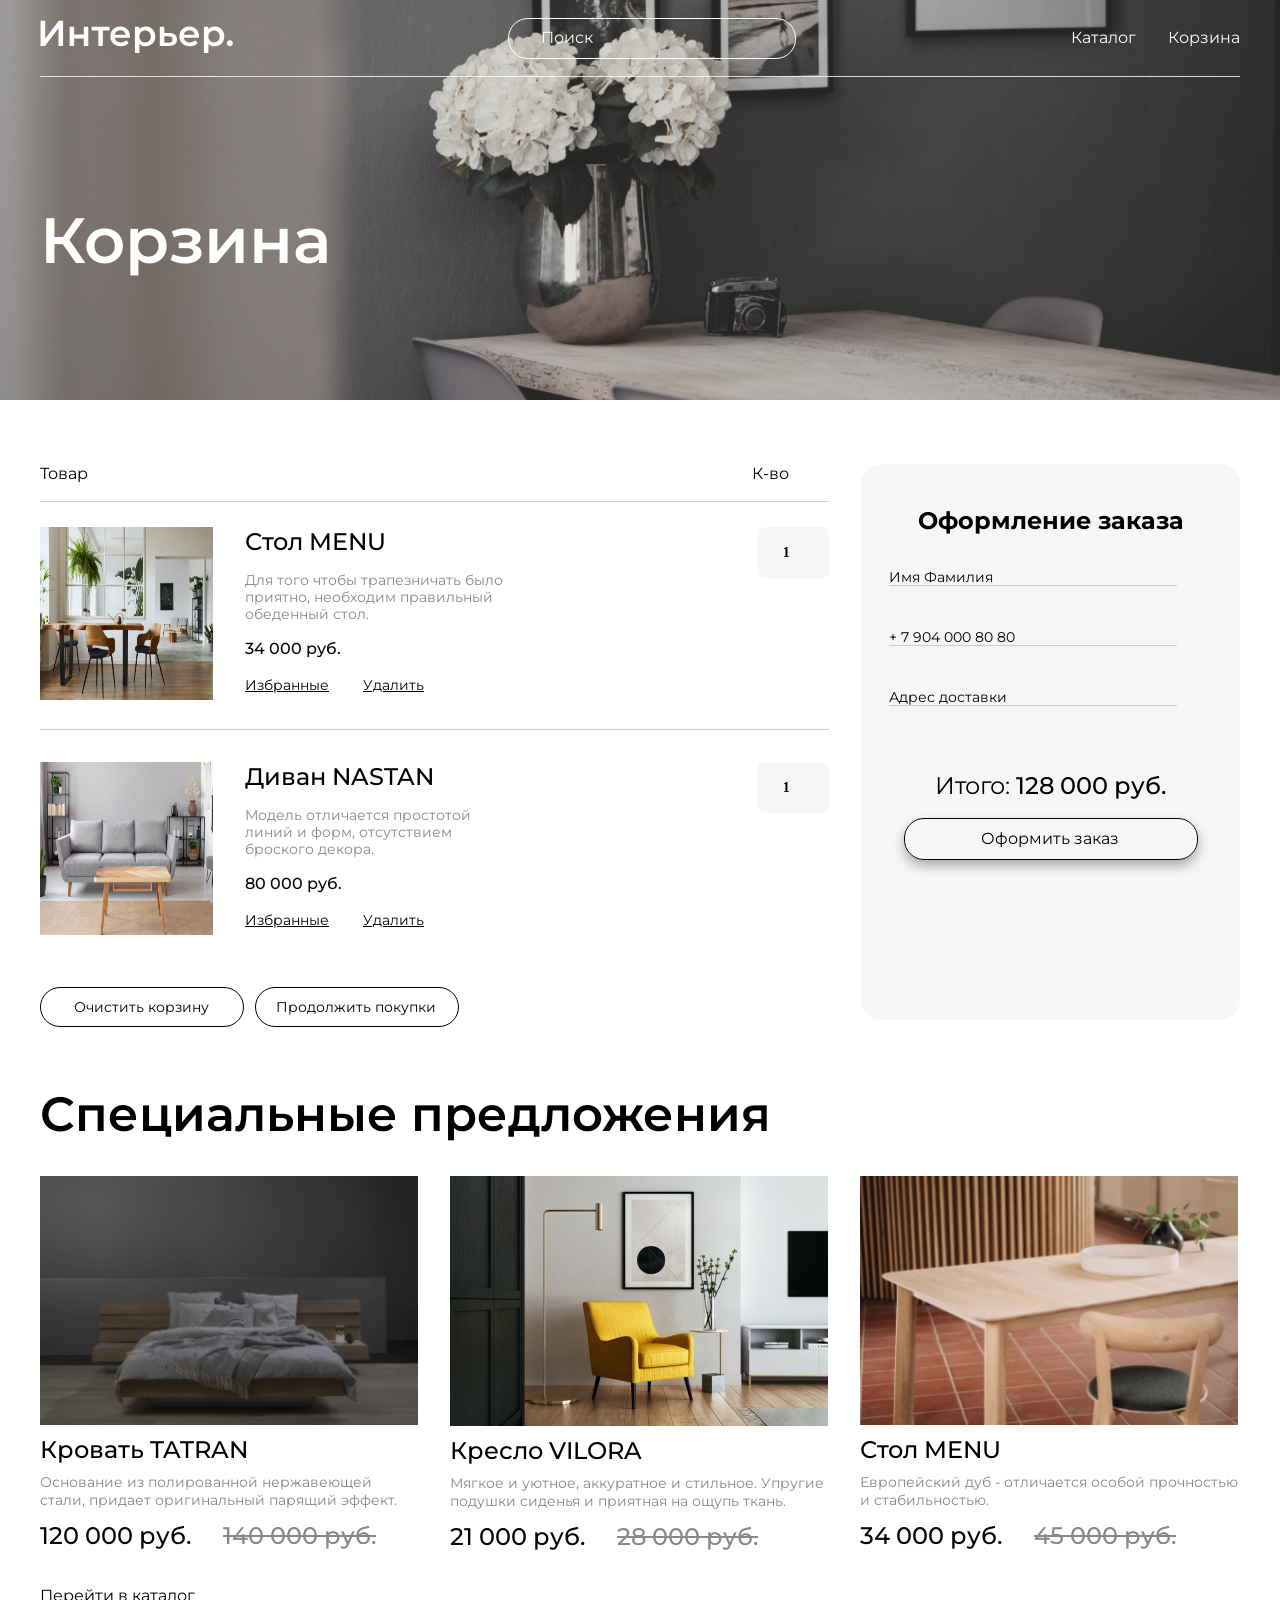
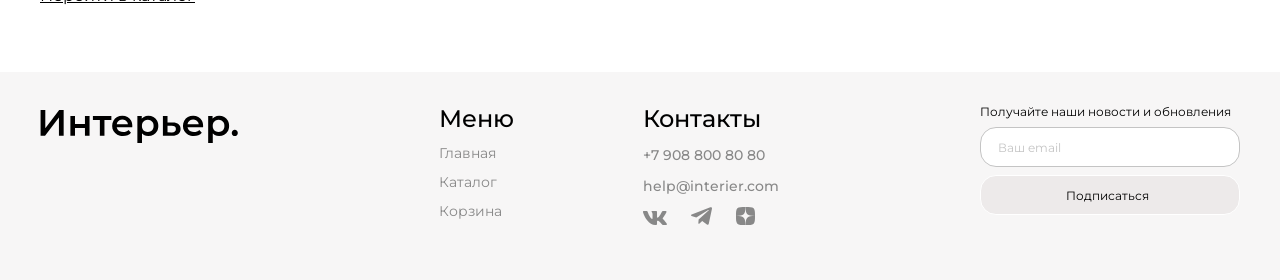
==== basket.html @ 963bcb6a "Interier" ====
<!DOCTYPE html>
<html lang="en">
<head>
    <meta charset="UTF-8">
    <meta name="viewport" content="width=device-width, initial-scale=1.0">
    <link rel="preconnect" href="https://fonts.googleapis.com">
    <link rel="preconnect" href="https://fonts.gstatic.com" crossorigin>
    <link href="https://fonts.googleapis.com/css2?family=Montserrat:ital,wght@0,100..900;1,100..900&display=swap" rel="stylesheet">
    <link rel="stylesheet" href="Style.css">
    <title>Корзина</title>
</head>
<body>
    <div class="top-basket center">
        <header class="header">
            <a href="index.html"><img class="header__logo" src="img/logo.svg" alt="logo"></a>
            <input placeholder="Поиск" class="header__input" type="text">
        
        <nav class="menu">
           <ul class="menu__flex">
                <li class="menu__marker"><a class="menu__link" href="catalog.html">Каталог</a></li>
                <li class="menu__marker"><a class="menu__link" href="basket.html">Корзина</a></li>
           </ul>
        </nav>
        <nav class="mobile">
            <ul class="mobile__flex">
                <li class="mobile__marker"><a href="#"><svg width="15.366211" height="15.360107" viewBox="0 0 15.3662 15.3601" fill="none" xmlns="http://www.w3.org/2000/svg" xmlns:xlink="http://www.w3.org/1999/xlink">
                    <desc>
                            Created with Pixso.
                    </desc>
                    <defs/>
                    <path id="Vector" d="M11.53 10.41C12.52 9.14 12.99 7.54 12.84 5.93C12.68 4.33 11.93 2.84 10.72 1.78C9.51 0.71 7.94 0.15 6.33 0.2C4.72 0.25 3.19 0.91 2.05 2.05C0.91 3.19 0.25 4.72 0.2 6.33C0.15 7.94 0.71 9.51 1.78 10.72C2.85 11.93 4.33 12.68 5.94 12.83C7.54 12.99 9.14 12.52 10.42 11.53L10.45 11.56L13.81 14.92C13.88 15 13.97 15.05 14.07 15.09C14.16 15.13 14.27 15.16 14.37 15.16C14.47 15.16 14.58 15.13 14.67 15.09C14.77 15.05 14.86 15 14.93 14.92C15 14.85 15.06 14.76 15.1 14.67C15.14 14.57 15.16 14.47 15.16 14.36C15.16 14.26 15.14 14.16 15.1 14.06C15.06 13.96 15 13.88 14.93 13.8L11.57 10.44C11.56 10.43 11.55 10.42 11.53 10.41ZM9.89 3.17C10.34 3.61 10.69 4.13 10.94 4.71C11.18 5.29 11.31 5.91 11.31 6.53C11.31 7.16 11.19 7.78 10.95 8.36C10.71 8.94 10.36 9.47 9.92 9.91C9.47 10.36 8.95 10.71 8.37 10.95C7.79 11.18 7.17 11.31 6.54 11.3C5.91 11.3 5.29 11.17 4.72 10.93C4.14 10.69 3.61 10.33 3.17 9.88C2.29 8.99 1.8 7.79 1.81 6.53C1.81 5.28 2.31 4.08 3.2 3.19C4.09 2.31 5.29 1.81 6.54 1.8C7.79 1.8 9 2.29 9.89 3.17Z" fill="#FFFFFF" fill-opacity="1.000000" fill-rule="evenodd"/>
                    <path id="VectorS" d="M13.04 7.14Q13.09 6.54 13.03 5.92Q12.98 5.3 12.81 4.71Q12.63 4.12 12.35 3.56Q12.07 3.01 11.69 2.53Q11.32 2.04 10.85 1.63Q10.38 1.22 9.86 0.91Q9.33 0.59 8.75 0.38Q8.16 0.17 7.55 0.07Q6.95 -0.02 6.33 0Q5.7 0.02 5.11 0.15Q4.51 0.28 3.94 0.53Q3.37 0.78 2.86 1.12Q2.35 1.47 1.91 1.91Q1.47 2.35 1.13 2.85Q0.78 3.36 0.53 3.93Q0.29 4.5 0.15 5.1Q0.02 5.7 0 6.32Q-0.02 6.95 0.07 7.55Q0.17 8.16 0.38 8.74Q0.59 9.33 0.9 9.86Q1.22 10.38 1.63 10.85Q2.04 11.32 2.53 11.69Q3.01 12.07 3.57 12.35Q4.12 12.63 4.71 12.81Q5.3 12.98 5.92 13.03Q6.54 13.09 7.15 13.03Q7.76 12.98 8.36 12.8Q8.96 12.63 9.5 12.35Q9.97 12.11 10.4 11.79L13.67 15.06Q13.74 15.13 13.82 15.19Q13.9 15.24 13.99 15.28Q14.08 15.32 14.18 15.34Q14.27 15.36 14.37 15.36Q14.47 15.36 14.56 15.34Q14.66 15.32 14.75 15.28Q14.84 15.24 14.92 15.19Q15 15.13 15.07 15.06Q15.14 14.99 15.19 14.91Q15.25 14.83 15.29 14.74Q15.32 14.65 15.34 14.56Q15.36 14.46 15.36 14.36Q15.36 14.26 15.34 14.17Q15.32 14.07 15.29 13.98Q15.25 13.89 15.19 13.81Q15.14 13.73 15.07 13.66L11.8 10.39Q12.11 9.96 12.35 9.5Q12.63 8.95 12.8 8.35Q12.98 7.75 13.04 7.14ZM11.53 10.41C12.52 9.14 12.99 7.54 12.84 5.93C12.68 4.33 11.93 2.84 10.72 1.78C9.51 0.71 7.94 0.15 6.33 0.2C4.72 0.25 3.19 0.91 2.05 2.05C0.91 3.19 0.25 4.72 0.2 6.33C0.15 7.94 0.71 9.51 1.78 10.72C2.85 11.93 4.33 12.68 5.94 12.83C7.54 12.99 9.14 12.52 10.42 11.53L10.45 11.56L13.81 14.92C13.88 15 13.97 15.05 14.07 15.09C14.16 15.13 14.27 15.16 14.37 15.16C14.47 15.16 14.58 15.13 14.67 15.09C14.77 15.05 14.86 15 14.93 14.92C15 14.85 15.06 14.76 15.1 14.67C15.14 14.57 15.16 14.47 15.16 14.36C15.16 14.26 15.14 14.16 15.1 14.06C15.06 13.96 15 13.88 14.93 13.8L11.57 10.44C11.56 10.43 11.55 10.42 11.53 10.41ZM9.89 3.17C10.34 3.61 10.69 4.13 10.94 4.71C11.18 5.29 11.31 5.91 11.31 6.53C11.31 7.16 11.19 7.78 10.95 8.36C10.71 8.94 10.36 9.47 9.92 9.91C9.47 10.36 8.95 10.71 8.37 10.95C7.79 11.18 7.17 11.31 6.54 11.3C5.91 11.3 5.29 11.17 4.72 10.93C4.14 10.69 3.61 10.33 3.17 9.88C2.29 8.99 1.8 7.79 1.81 6.53C1.81 5.28 2.31 4.08 3.2 3.19C4.09 2.31 5.29 1.81 6.54 1.8C7.79 1.8 9 2.29 9.89 3.17ZM10.33 4Q10.58 4.37 10.75 4.79Q10.93 5.21 11.02 5.64Q11.11 6.08 11.11 6.54Q11.11 6.99 11.03 7.43Q10.94 7.87 10.77 8.29Q10.59 8.71 10.35 9.08Q10.1 9.45 9.78 9.77Q9.46 10.09 9.08 10.34Q8.71 10.59 8.29 10.76Q7.87 10.93 7.43 11.02Q7 11.11 6.54 11.1Q6.09 11.1 5.65 11.01Q5.21 10.92 4.79 10.75Q4.37 10.57 4 10.32Q3.64 10.07 3.32 9.74Q3 9.42 2.76 9.05Q2.52 8.69 2.35 8.27Q2.18 7.85 2.09 7.42Q2.01 6.99 2.01 6.54Q2.01 6.08 2.1 5.65Q2.19 5.22 2.36 4.8Q2.53 4.39 2.78 4.02Q3.02 3.65 3.34 3.34Q3.66 3.02 4.03 2.77Q4.39 2.53 4.81 2.35Q5.23 2.18 5.66 2.09Q6.09 2.01 6.54 2Q6.99 2 7.42 2.09Q7.86 2.17 8.28 2.34Q8.69 2.51 9.06 2.75Q9.43 2.99 9.75 3.31Q10.07 3.63 10.33 4Z" fill="#FFFFFF" fill-opacity="1.000000" fill-rule="evenodd"/>
                </svg>
                </a></li>
                <li class="mobile__marker"><a href="catalog.html"><svg width="19.199463" height="19.199951" viewBox="0 0 19.1995 19.2" fill="none" xmlns="http://www.w3.org/2000/svg" xmlns:xlink="http://www.w3.org/1999/xlink">
                    <desc>
                            Created with Pixso.
                    </desc>
                    <defs/>
                    <rect id="Rectangle46" width="4.571429" height="4.571429" fill="#FFFFFF" fill-opacity="1.000000"/>
                    <rect id="Rectangle41" y="7.314209" width="4.571429" height="4.571429" fill="#FFFFFF" fill-opacity="1.000000"/>
                    <rect id="Rectangle47" y="14.628540" width="4.571429" height="4.571428" fill="#FFFFFF" fill-opacity="1.000000"/>
                    <rect id="Rectangle48" x="7.313477" y="7.314209" width="4.571429" height="4.571429" fill="#FFFFFF" fill-opacity="1.000000"/>
                    <rect id="Rectangle45" x="7.313477" y="14.628540" width="4.571429" height="4.571428" fill="#FFFFFF" fill-opacity="1.000000"/>
                    <rect id="Rectangle49" x="7.313477" width="4.571429" height="4.571429" fill="#FFFFFF" fill-opacity="1.000000"/>
                    <rect id="Rectangle42" x="14.627930" y="7.314209" width="4.571428" height="4.571429" fill="#FFFFFF" fill-opacity="1.000000"/>
                    <rect id="Rectangle44" x="14.627930" y="14.628540" width="4.571428" height="4.571428" fill="#FFFFFF" fill-opacity="1.000000"/>
                    <rect id="Rectangle43" x="14.627930" width="4.571428" height="4.571429" fill="#FFFFFF" fill-opacity="1.000000"/>
                </svg>
                </a></li>
                <li class="mobile__marker"><a href="basket.html"><svg width="25.000000" height="25.000000" viewBox="0 0 25 25" fill="none" xmlns="http://www.w3.org/2000/svg" xmlns:xlink="http://www.w3.org/1999/xlink">
                    <desc>
                            Created with Pixso.
                    </desc>
                    <defs>
                        <clipPath id="clip310_618">
                            <rect id="jam:shopping-cart" rx="0.000000" width="24.000000" height="24.000000" transform="matrix(-1 0 0 1 25.5 0.5)" fill="white" fill-opacity="0"/>
                        </clipPath>
                    </defs>
                    <rect id="jam:shopping-cartB" rx="0.000000" width="24.000000" height="24.000000" transform="matrix(-1 0 0 1 25.5 0.5)" fill="#FFFFFF" fill-opacity="0"/>
                    <g clip-path="url(#clip310_618)">
                        <path id="VectorB" d="M14.58 20.83C15.13 20.83 15.66 20.61 16.05 20.22C16.44 19.83 16.66 19.3 16.66 18.75C16.66 18.19 16.44 17.66 16.05 17.27C15.66 16.88 15.13 16.66 14.58 16.66C14.03 16.66 13.5 16.88 13.11 17.27C12.71 17.66 12.5 18.19 12.5 18.75C12.5 19.3 12.71 19.83 13.11 20.22C13.5 20.61 14.03 20.83 14.58 20.83ZM7.29 20.83C7.84 20.83 8.37 20.61 8.76 20.22C9.15 19.83 9.37 19.3 9.37 18.75C9.37 18.19 9.15 17.66 8.76 17.27C8.37 16.88 7.84 16.66 7.29 16.66C6.73 16.66 6.2 16.88 5.81 17.27C5.42 17.66 5.2 18.19 5.2 18.75C5.2 19.3 5.42 19.83 5.81 20.22C6.2 20.61 6.73 20.83 7.29 20.83ZM20.87 6.16C21.13 6.16 21.37 6.05 21.56 5.86C21.74 5.67 21.84 5.42 21.84 5.16C21.84 4.9 21.74 4.65 21.56 4.47C21.37 4.28 21.13 4.17 20.87 4.16L19.67 4.16C18.73 4.16 17.92 4.81 17.71 5.73L16.41 11.61C16.2 12.52 15.39 13.18 14.45 13.18L6.63 13.18L5.12 7.17L14.86 7.17C15.12 7.15 15.36 7.04 15.54 6.86C15.72 6.67 15.82 6.42 15.82 6.16C15.82 5.91 15.72 5.66 15.54 5.47C15.36 5.29 15.12 5.18 14.86 5.16L5.12 5.16C4.82 5.16 4.52 5.23 4.25 5.37C3.97 5.5 3.73 5.69 3.54 5.93C3.36 6.17 3.23 6.45 3.16 6.75C3.1 7.05 3.11 7.36 3.18 7.65L4.68 13.66C4.79 14.1 5.04 14.48 5.39 14.76C5.75 15.03 6.18 15.18 6.63 15.18L14.45 15.18C15.36 15.18 16.25 14.87 16.96 14.3C17.67 13.73 18.17 12.93 18.36 12.04L19.67 6.16L20.87 6.16Z" fill="#FFFFFF" fill-opacity="1.000000" fill-rule="nonzero"/>
                    </g>
                </svg>
                </a></li>
            </ul>
        </nav>
    </header>
    <div class="heading">
        <h1 class="heading__basket">Корзина</h1>
    </div>
</div>

    <div class="cart center">
        <div class="cart-content">
            <div class="cart__name-box">
                <p class="cart__name">Товар</p>
                <p class="cart__name cart__name_indent">К-во</p>
            </div>
        
        <div class="cart__item cart__item_indent">
            <div class="cart__left">
                <img class="cart__img" src="img/productMENU.jpg" alt="Menu">
            
                
                    <div class="cart__info">
                                <h4 class="cart__title">Стол MENU</h4>
                                <p  class="cart__description">Для того чтобы трапезничать было приятно, необходим правильный обеденный стол.</p>
                                <p class="cart__price">34 000 руб.</p>
                        <div class="cart__link-box">
                            <a class="cart__link cart__link_hover" href="#">Избранные</a>
                            <a class="cart__link cart__link_hover" href="#">Удалить  </a>
                        </div>   
                    </div>                        
            </div>
        <input class="cart__input" type="number" value="1" min="1">
        </div>
        
    
    <div class="cart__item cart__item_margins">
        <div class="cart__left">
            <img class="cart__img" src="img/productNASTAN.jpg" alt="NASTAN">
        
            <div class="cart__info">
                <h4 class="cart__title">Диван NASTAN</h4>
                <p class="cart__description">Модель отличается простотой линий и форм, отсутствием броского декора. </p>
                <p class="cart__price">80 000 руб.</p>
            
            <div class="cart__link-box">
                <a class="cart__link cart__link_hover" href="#">Избранные</a>
                <a class="cart__link cart__link_hover" href="#">Удалить  </a>
            </div>          
    </div>
    </div>
    <input class="cart__input" type="number" value="1" min="1">
</div>
<div class="cart-btn cart-btn_padding">
        <div class="cart-btn__form">
            <a class="cart-btn__cart cart-btn__cart_hover" href="#">Очистить корзину</a>
            <a class="cart-btn__buy cart-btn__buy_hover" href="catalog.html">Продолжить покупки</a>
        </div>
</div>    
</div>  

         <form action="#" class="cart-form">
            <h3 class="cart-form__heading">Оформление заказа</h3>
            <div class="cart-form__input">
                <input placeholder="Имя Фамилия" class="cart-form__name cart-form__name_placeholder" type="text" required>
                <input placeholder="+ 7 904 000 80 80" class="cart-form__tel cart-form__tel_placeholder" type="tel" required>
                <input placeholder="Адрес доставки" class="cart-form__address cart-form__address_placeholder" type="text" required>
            </div>
            <div class="cart-form__result">
            <p class="cart-form__price"><span class="cart-form__text">Итого:</span> 128 000 руб.</p>
            <button class="cart-form__btn cart-form__btn_act">Оформить заказ</button>
            </div>
        </form>
        
    </div>
       
        
<section class="product center">
    <h2 class="product__offer">Специальные предложения</h2>
<div class="product__content">
<article class="product-card">
    <img class="product-card__img" src="img/CtgTatran.jpg.jpeg" alt="TATRAN" loading="lazy">
    <h3 class="product-card__heading">Кровать TATRAN</h3>
    <p class="product-card__description">Основание из полированной нержавеющей стали, придает оригинальный парящий эффект.</p>
    <div class="product__box-price">
        <p class="product-card__price">120 000 руб.</p>
        <p class="product-card__oldprice">140 000 руб.</p>
    </div>
    <div class="card-icons">
            <a href="#"><svg width="20" height="22" viewBox="0 0 20 22" fill="none" xmlns="http://www.w3.org/2000/svg">
                <path d="M5 7V5C5 3.67916 5.07093 1.93397 6 1C6.92908 0.0660251 8.68609 0 10 0C11.3139 0 13.0709 0.0660251 14 1C14.9291 1.93397 15 3.67916 15 5V7H18C18.2628 7 18.8142 6.81321 19 7C19.1858 7.18679 19 7.73583 19 8V20C19 20.2642 19.1858 20.8132 19 21C18.8142 21.1868 18.2628 21 18 21H2C1.73722 21 1.18582 21.1868 1 21C0.814189 20.8132 1 20.2642 1 20V8C1 7.73583 0.814189 7.18679 1 7C1.18582 6.81321 1.73722 7 2 7H5ZM5 9H3V19H17V9H15V11H13V9H7V11H5V9ZM7 7H13V5C13 4.2075 12.5575 3.56038 12 3C11.4426 2.43962 10.7884 2 10 2C9.21166 2 8.55745 2.43962 8 3C7.44256 3.56038 7 4.2075 7 5V7Z" fill="#C4C4C4"/>
                </svg>
                </a>
            <a href="#"><svg width="20" height="18" viewBox="0 0 20 18" fill="none" xmlns="http://www.w3.org/2000/svg">
                <path d="M9.99999 18C9.35499 17.428 8.62599 16.833 7.85499 16.2H7.84499C5.12999 13.98 2.05299 11.468 0.693992 8.458C0.24751 7.49973 0.0108963 6.45713 -1.91116e-05 5.4C-0.00300091 3.94949 0.578763 2.55899 1.6138 1.54277C2.64884 0.526552 4.04978 -0.0296027 5.49999 2.75695e-06C6.68062 0.00186756 7.83583 0.343084 8.82799 0.983003C9.26396 1.26597 9.65841 1.60826 9.99999 2C10.3435 1.6098 10.738 1.26771 11.173 0.983003C12.1647 0.342957 13.3197 0.00172131 14.5 2.75695e-06C15.9502 -0.0296027 17.3511 0.526552 18.3862 1.54277C19.4212 2.55899 20.003 3.94949 20 5.4C19.9898 6.45882 19.7532 7.5032 19.306 8.463C17.947 11.473 14.871 13.984 12.156 16.2L12.146 16.208C11.374 16.837 10.646 17.432 10.001 18.008L9.99999 18ZM5.49999 2C4.5685 1.98835 3.67006 2.34485 2.99999 2.992C2.35438 3.62617 1.99355 4.49505 1.99991 5.4C2.01132 6.1705 2.18582 6.92985 2.51199 7.628C3.1535 8.92671 4.0191 10.1021 5.06899 11.1C6.05999 12.1 7.19999 13.068 8.18599 13.882C8.45899 14.107 8.73699 14.334 9.01499 14.561L9.18999 14.704C9.45699 14.922 9.73299 15.148 9.99999 15.37L10.013 15.358L10.019 15.353H10.025L10.034 15.346H10.039H10.044L10.062 15.331L10.103 15.298L10.11 15.292L10.121 15.284H10.127L10.136 15.276L10.8 14.731L10.974 14.588C11.255 14.359 11.533 14.132 11.806 13.907C12.792 13.093 13.933 12.126 14.924 11.121C15.974 10.1236 16.8397 8.94852 17.481 7.65C17.8131 6.9458 17.9901 6.17851 18 5.4C18.0042 4.49784 17.6435 3.6323 17 3C16.3312 2.34992 15.4326 1.99049 14.5 2C13.3619 1.99033 12.2739 2.46737 11.51 3.311L9.99999 5.051L8.48999 3.311C7.72606 2.46737 6.63807 1.99033 5.49999 2Z" fill="#C4C4C4"/>
                </svg>
                </a>
        </div>      
</article>
            <article class="product-card">
                <img class="product-card__img" src="img/product1.jpg" alt="VILORA" loading="lazy">
                <h3 class="product-card__heading">Кресло VILORA</h3>
                <p class="product-card__description">Мягкое и уютное, аккуратное и стильное. Упругие подушки сиденья и приятная на ощупь ткань.</p>
            <div class="product__box-price">
                <p class="product-card__price">21 000 руб.</p>
                <p class="product-card__oldprice">28 000 руб.</p>
            </div>
            <div class="card-icons">
            <a href="#"><svg width="20" height="22" viewBox="0 0 20 22" fill="none" xmlns="http://www.w3.org/2000/svg">
                <path d="M5 7V5C5 3.67916 5.07093 1.93397 6 1C6.92908 0.0660251 8.68609 0 10 0C11.3139 0 13.0709 0.0660251 14 1C14.9291 1.93397 15 3.67916 15 5V7H18C18.2628 7 18.8142 6.81321 19 7C19.1858 7.18679 19 7.73583 19 8V20C19 20.2642 19.1858 20.8132 19 21C18.8142 21.1868 18.2628 21 18 21H2C1.73722 21 1.18582 21.1868 1 21C0.814189 20.8132 1 20.2642 1 20V8C1 7.73583 0.814189 7.18679 1 7C1.18582 6.81321 1.73722 7 2 7H5ZM5 9H3V19H17V9H15V11H13V9H7V11H5V9ZM7 7H13V5C13 4.2075 12.5575 3.56038 12 3C11.4426 2.43962 10.7884 2 10 2C9.21166 2 8.55745 2.43962 8 3C7.44256 3.56038 7 4.2075 7 5V7Z" fill="#C4C4C4"/>
                </svg>
                </a>
            <a href="#"><svg width="20" height="18" viewBox="0 0 20 18" fill="none" xmlns="http://www.w3.org/2000/svg">
                <path d="M9.99999 18C9.35499 17.428 8.62599 16.833 7.85499 16.2H7.84499C5.12999 13.98 2.05299 11.468 0.693992 8.458C0.24751 7.49973 0.0108963 6.45713 -1.91116e-05 5.4C-0.00300091 3.94949 0.578763 2.55899 1.6138 1.54277C2.64884 0.526552 4.04978 -0.0296027 5.49999 2.75695e-06C6.68062 0.00186756 7.83583 0.343084 8.82799 0.983003C9.26396 1.26597 9.65841 1.60826 9.99999 2C10.3435 1.6098 10.738 1.26771 11.173 0.983003C12.1647 0.342957 13.3197 0.00172131 14.5 2.75695e-06C15.9502 -0.0296027 17.3511 0.526552 18.3862 1.54277C19.4212 2.55899 20.003 3.94949 20 5.4C19.9898 6.45882 19.7532 7.5032 19.306 8.463C17.947 11.473 14.871 13.984 12.156 16.2L12.146 16.208C11.374 16.837 10.646 17.432 10.001 18.008L9.99999 18ZM5.49999 2C4.5685 1.98835 3.67006 2.34485 2.99999 2.992C2.35438 3.62617 1.99355 4.49505 1.99991 5.4C2.01132 6.1705 2.18582 6.92985 2.51199 7.628C3.1535 8.92671 4.0191 10.1021 5.06899 11.1C6.05999 12.1 7.19999 13.068 8.18599 13.882C8.45899 14.107 8.73699 14.334 9.01499 14.561L9.18999 14.704C9.45699 14.922 9.73299 15.148 9.99999 15.37L10.013 15.358L10.019 15.353H10.025L10.034 15.346H10.039H10.044L10.062 15.331L10.103 15.298L10.11 15.292L10.121 15.284H10.127L10.136 15.276L10.8 14.731L10.974 14.588C11.255 14.359 11.533 14.132 11.806 13.907C12.792 13.093 13.933 12.126 14.924 11.121C15.974 10.1236 16.8397 8.94852 17.481 7.65C17.8131 6.9458 17.9901 6.17851 18 5.4C18.0042 4.49784 17.6435 3.6323 17 3C16.3312 2.34992 15.4326 1.99049 14.5 2C13.3619 1.99033 12.2739 2.46737 11.51 3.311L9.99999 5.051L8.48999 3.311C7.72606 2.46737 6.63807 1.99033 5.49999 2Z" fill="#C4C4C4"/>
                </svg>
                </a>
        </div>  
            </article>
            <article class="product-card">
                <img class="product-card__img" src="img/CtgMenu.jpg.jpeg" alt="Menu" loading="lazy">
                <h3 class="product-card__heading">Стол MENU</h3>
                <p class="product-card__description">Европейский дуб - отличается особой прочностью и стабильностью.</p>
    <div class="product__box-price">
        <p class="product-card__price">34 000 руб.</p>
        <p class="product-card__oldprice">45 000 руб.</p>
    </div>
    <div class="card-icons">
            <a href="#"><svg width="20" height="22" viewBox="0 0 20 22" fill="none" xmlns="http://www.w3.org/2000/svg">
                <path d="M5 7V5C5 3.67916 5.07093 1.93397 6 1C6.92908 0.0660251 8.68609 0 10 0C11.3139 0 13.0709 0.0660251 14 1C14.9291 1.93397 15 3.67916 15 5V7H18C18.2628 7 18.8142 6.81321 19 7C19.1858 7.18679 19 7.73583 19 8V20C19 20.2642 19.1858 20.8132 19 21C18.8142 21.1868 18.2628 21 18 21H2C1.73722 21 1.18582 21.1868 1 21C0.814189 20.8132 1 20.2642 1 20V8C1 7.73583 0.814189 7.18679 1 7C1.18582 6.81321 1.73722 7 2 7H5ZM5 9H3V19H17V9H15V11H13V9H7V11H5V9ZM7 7H13V5C13 4.2075 12.5575 3.56038 12 3C11.4426 2.43962 10.7884 2 10 2C9.21166 2 8.55745 2.43962 8 3C7.44256 3.56038 7 4.2075 7 5V7Z" fill="#C4C4C4"/>
                </svg>
                </a>
            <a href="#"><svg width="20" height="18" viewBox="0 0 20 18" fill="none" xmlns="http://www.w3.org/2000/svg">
                <path d="M9.99999 18C9.35499 17.428 8.62599 16.833 7.85499 16.2H7.84499C5.12999 13.98 2.05299 11.468 0.693992 8.458C0.24751 7.49973 0.0108963 6.45713 -1.91116e-05 5.4C-0.00300091 3.94949 0.578763 2.55899 1.6138 1.54277C2.64884 0.526552 4.04978 -0.0296027 5.49999 2.75695e-06C6.68062 0.00186756 7.83583 0.343084 8.82799 0.983003C9.26396 1.26597 9.65841 1.60826 9.99999 2C10.3435 1.6098 10.738 1.26771 11.173 0.983003C12.1647 0.342957 13.3197 0.00172131 14.5 2.75695e-06C15.9502 -0.0296027 17.3511 0.526552 18.3862 1.54277C19.4212 2.55899 20.003 3.94949 20 5.4C19.9898 6.45882 19.7532 7.5032 19.306 8.463C17.947 11.473 14.871 13.984 12.156 16.2L12.146 16.208C11.374 16.837 10.646 17.432 10.001 18.008L9.99999 18ZM5.49999 2C4.5685 1.98835 3.67006 2.34485 2.99999 2.992C2.35438 3.62617 1.99355 4.49505 1.99991 5.4C2.01132 6.1705 2.18582 6.92985 2.51199 7.628C3.1535 8.92671 4.0191 10.1021 5.06899 11.1C6.05999 12.1 7.19999 13.068 8.18599 13.882C8.45899 14.107 8.73699 14.334 9.01499 14.561L9.18999 14.704C9.45699 14.922 9.73299 15.148 9.99999 15.37L10.013 15.358L10.019 15.353H10.025L10.034 15.346H10.039H10.044L10.062 15.331L10.103 15.298L10.11 15.292L10.121 15.284H10.127L10.136 15.276L10.8 14.731L10.974 14.588C11.255 14.359 11.533 14.132 11.806 13.907C12.792 13.093 13.933 12.126 14.924 11.121C15.974 10.1236 16.8397 8.94852 17.481 7.65C17.8131 6.9458 17.9901 6.17851 18 5.4C18.0042 4.49784 17.6435 3.6323 17 3C16.3312 2.34992 15.4326 1.99049 14.5 2C13.3619 1.99033 12.2739 2.46737 11.51 3.311L9.99999 5.051L8.48999 3.311C7.72606 2.46737 6.63807 1.99033 5.49999 2Z" fill="#C4C4C4"/>
                </svg>
                </a>
        </div>               
</article>
</div>
</section>

<div class="link-bot center">   
    <a class="link-bot__product link-bot__product_hover" href="catalog.html">Перейти в каталог</a>
</div>
<footer class="footer center">
    <div class="footer__content">
        <a class="footer__link-logo" href="index.html"><img class="footer__logo" src="img/interier.svg" alt="footer__logo"></a>
            <div class="footer__info">
                <section class="footer__nav-menu">
                    <h4 class="footer__menu">Меню</h4>
                    <nav>
                        <ul>
                            <li class="footer__marker"><a class="footer__item footer__item_hover" href="index.html">Главная</a></li>
                            <li class="footer__marker"><a class="footer__item footer__item_hover" href="catalog.html">Каталог</a></li>
                            <li class="footer__marker"><a class="footer__item footer__item_hover" href="basket.html">Корзина</a></li>
                        </ul>
                    </nav>
                </section>
                <section class="fotter-contact-link">
                    <h4 class="contact">Контакты</h4>
                    <nav>
                        <ul class="contact-link">
                            <li class="contact-link__marker"><a class="footer__link" href="tel:+79088008080">+7 908 800 80 80 </a></li>
                            <li class="contact-link__marker"><a class="footer__link" href="mailto:help@interier.com">help@interier.com</a></li>
                       </ul>
                   </nav>
                   <div class="footer-icons">
                    <a href="https://www.vk.com/">
                        <svg class="footer-icons__vk footer-icons__vk_hover" xmlns="http://www.w3.org/2000/svg" width="24" height="14" viewBox="0 0 24 14" fill="none">
                        <path class="footer-icons__path" fill-rule="evenodd" clip-rule="evenodd" d="M23.45 0.948C23.616 0.402 23.45 0 22.655 0H20.03C19.362 0 19.054 0.347 18.887 0.73C18.887 0.73 17.552 3.926 15.661 6.002C15.049 6.604 14.771 6.795 14.437 6.795C14.27 6.795 14.019 6.604 14.019 6.057V0.948C14.019 0.292 13.835 0 13.279 0H9.151C8.734 0 8.483 0.304 8.483 0.593C8.483 1.214 9.429 1.358 9.526 3.106V6.904C9.526 7.737 9.373 7.888 9.039 7.888C8.149 7.888 5.984 4.677 4.699 1.003C4.45 0.288 4.198 0 3.527 0H0.9C0.15 0 0 0.347 0 0.73C0 1.412 0.89 4.8 4.145 9.281C6.315 12.341 9.37 14 12.153 14C13.822 14 14.028 13.632 14.028 12.997V10.684C14.028 9.947 14.186 9.8 14.715 9.8C15.105 9.8 15.772 9.992 17.33 11.467C19.11 13.216 19.403 14 20.405 14H23.03C23.78 14 24.156 13.632 23.94 12.904C23.702 12.18 22.852 11.129 21.725 9.882C21.113 9.172 20.195 8.407 19.916 8.024C19.527 7.533 19.638 7.314 19.916 6.877C19.916 6.877 23.116 2.451 23.449 0.948H23.45Z" fill="#888888"/>
                        </svg>
                    </a>    
                    <a href="https://www.telegram.com/">
                        <svg class="footer-icons__telegram footer-icons__telegram_hover" xmlns="http://www.w3.org/2000/svg" width="21" height="18" viewBox="0 0 21 18" fill="none">
                        <path class="footer-icons__path " d="M19.2957 0.363004L0.690684 7.57461C-0.0580144 7.91045 -0.311245 8.58298 0.509724 8.94798L5.28271 10.4727L16.8232 3.30353C17.4533 2.85347 18.0984 2.97348 17.5433 3.46858L7.63159 12.4893L7.32024 16.3069C7.60862 16.8964 8.13666 16.8991 8.47348 16.6061L11.2157 13.998L15.9122 17.533C17.003 18.1821 17.5965 17.7632 17.8312 16.5735L20.9117 1.91163C21.2315 0.447168 20.6861 -0.19809 19.2957 0.363004Z" fill="#888888"/>
                        </svg>
                    </a>
                    <a href="https://www.dzen.com/">
                        <svg class="footer-icons__dzen footer-icons__dzen_hover" xmlns="http://www.w3.org/2000/svg" width="19" height="18" viewBox="0 0 19 18" fill="none">
                        <path class="footer-icons__path" d="M11.3326 10.7357C9.83979 12.195 9.73122 14.0143 9.60229 18C13.5244 18 16.2319 17.9871 17.6298 16.7014C18.9869 15.3771 19.0005 12.69 19.0005 9.09643C14.7934 9.225 12.873 9.32143 11.3326 10.7357ZM0.00050354 9.09643C0.00050354 12.69 0.014075 15.3771 1.37122 16.7014C2.76907 17.9871 5.47657 18 9.39872 18C9.263 14.0143 9.16122 12.195 7.66836 10.7357C6.128 9.32143 4.20765 9.21857 0.00050354 9.09643ZM9.39872 0C5.48336 0 2.76907 0.0128571 1.37122 1.29857C0.014075 2.62286 0.00050354 5.31 0.00050354 8.90357C4.20765 8.775 6.128 8.67857 7.66836 7.26429C9.16122 5.805 9.26979 3.98571 9.39872 0ZM11.3326 7.26429C9.83979 5.805 9.73122 3.98571 9.60229 0C13.5244 0 16.2319 0.0128571 17.6298 1.29857C18.9869 2.62286 19.0005 5.31 19.0005 8.90357C14.7934 8.775 12.873 8.67857 11.3326 7.26429Z" fill="#888888"/>
                        </svg>
                    </a>
                    </div>
                </section>
            </div>
            <form action="#" class="footer-form">
                <p class="footer__form-news">Получайте наши новости и обновления</p>
                <input placeholder="Ваш email" class="footer__input" type="email" required>
                <button class="footer__btn">Подписаться</button>
            </form>                   
    </div>
</footer>
</body>
</html>
---- Style.css ----
* {
  margin: 0;
  padding: 0;
}

body {
  font-family: "Montserrat", sans-serif;
}

a {
  text-decoration: none;
}

.center {
  padding-left: calc(50% - 600px);
  padding-right: calc(50% - 600px);
}

.top {
  height: 735px;
  background-image: url(img/bg.jpg);
  background-position: center;
  background-repeat: no-repeat;
  background-size: cover;
  margin-bottom: 20px;
}

.top__text {
  font-size: 24px;
  line-height: 32px;
  margin-bottom: 16px;
  color: rgb(255, 255, 255);
}

.title {
  font-weight: 600;
  font-size: 64px;
  line-height: 70px;
  margin-top: 64px;
  margin-bottom: 16px;
  color: rgb(255, 255, 255);
  max-width: 792px;
}

.header {
  border-bottom: 0.5px solid rgba(255, 255, 255, 0.8);
  height: 76px;
  display: flex;
  flex-wrap: wrap;
  justify-content: space-between;
  align-items: center;
}

.header__logo {
  font-size: 36px;
  font-weight: 600;
  line-height: 44px;
  text-align: left;
  color: rgb(255, 255, 255);
  padding-top: 16px;
  padding-bottom: 16px;
}

.header__input {
  width: 288px;
  height: 41px;
  border: 1px solid rgb(255, 255, 255);
  border-radius: 20px;
  background-color: transparent;
  outline: none;
  font-weight: 400;
  font-size: 16px;
  line-height: 19.5px;
  color: rgb(255, 255, 255);
  padding-left: 32px;
  padding-right: 32px;
  box-sizing: border-box;
}

.header__input::-moz-placeholder {
  font-family: "Montserrat", sans-serif;
  color: rgb(255, 255, 255);
  font-size: 16px;
  font-weight: 400;
  line-height: 20px;
  text-align: left;
}

.header__input::placeholder {
  font-family: "Montserrat", sans-serif;
  color: rgb(255, 255, 255);
  font-size: 16px;
  font-weight: 400;
  line-height: 20px;
  text-align: left;
}

.menu__flex {
  display: flex;
  gap: 32px;
}

.menu__marker {
  list-style-type: none;
}

.menu__link {
  font-size: 16px;
  line-height: 20px;
  color: rgb(255, 255, 255);
}

.menu__link:hover {
  text-decoration: underline;
}

.mobile {
  display: none;
}

.link__catalog {
  margin-top: 30px;
  margin-bottom: 34px;
}

.link {
  font-size: 16px;
  line-height: 24px;
  color: rgb(255, 255, 255);
}

.link:hover {
  text-decoration: underline;
}

.link-bot {
  padding-top: 32px;
  padding-bottom: 64px;
}

.link-bot__product {
  font-size: 16px;
  font-weight: 400;
  line-height: 24px;
  text-align: left;
  text-decoration: underline;
  color: rgb(0, 0, 0);
}

.link-bot__product_hover:hover {
  color: rgb(136, 136, 136);
  text-decoration: none;
}

.for-box__content {
  display: grid;
  gap: 32px;
  grid-template-columns: repeat(12, 1fr);
}

.for-box__item {
  height: 415px;
  grid-column: span 4;
  color: rgb(255, 255, 255);
  font-size: 34px;
  font-weight: 600;
  line-height: 41px;
  text-align: center;
  display: flex;
  justify-content: center;
  align-items: center;
}

.for-box__item_big {
  grid-column: span 6;
}

.for-box__heading {
  color: rgb(0, 0, 0);
  font-size: 48px;
  font-weight: 600;
  line-height: 59px;
  text-align: left;
  margin-top: 26px;
  margin-bottom: 32px;
}

.for-box__item_1 {
  background-image: url(img/for1.jpeg);
}

.for-box__item_2 {
  background-image: url(img/for2.jpeg);
}

.for-box__item_3 {
  background-image: url(img/for3.jpeg);
}

.for-box__item_4 {
  background-image: url(img/for4.jpeg);
}

.for-box__item_5 {
  background-image: url(img/for5.jpeg);
}

.product__offer {
  font-weight: 600;
  font-size: 48px;
  line-height: 60px;
  color: rgb(0, 0, 0);
  margin-bottom: 32px;
  padding-top: 64px;
}

.product-card {
  width: 378px;
  display: flex;
  flex-direction: column;
  position: relative;
}

.card-icons {
  display: none;
}

.product-card:hover .card-icons {
  top: 11px;
  right: 10px;
  display: flex;
  gap: 21px;
  position: absolute;
  align-items: center;
}

.product__box-price {
  display: flex;
  gap: 32px;
}

.product__content {
  display: flex;
  gap: 32px;
  flex-wrap: wrap;
}

.product-card__img {
  width: 100%;
}

.product-card__heading {
  font-weight: 500;
  font-size: 24px;
  line-height: 30px;
  color: rgb(0, 0, 0);
  margin-top: 10px;
  margin-bottom: 8px;
}

.product-card__description {
  font-weight: 400;
  font-size: 14px;
  line-height: 18px;
  color: rgb(136, 136, 136);
  margin-bottom: 12px;
}

.product-card__price {
  font-weight: 500;
  font-size: 24px;
  line-height: 30px;
  color: #050505;
}

.product-card__oldprice {
  font-weight: 500;
  font-size: 24px;
  line-height: 30px;
  text-decoration-line: line-through;
  color: rgb(136, 136, 136);
}

.product__title {
  font-weight: 600;
  font-size: 48px;
  line-height: 60px;
  color: rgb(0, 0, 0);
  margin-bottom: 32px;
  margin-top: 64px;
}

.product__catalog {
  display: flex;
  flex-wrap: wrap;
  gap: 32px;
}

.contact {
  font-weight: 500;
  font-size: 24px;
  line-height: 29px;
  color: rgb(0, 0, 0);
  padding-bottom: 12px;
  padding-top: 32px;
}

.contact-link__marker {
  list-style-type: none;
  padding-bottom: 12px;
}

.footer {
  height: 208px;
  background: rgb(247, 246, 246);
}

.footer__logo {
  width: 198px;
  height: 44px;
  padding-top: 32px;
}

.footer__content {
  display: flex;
  flex-wrap: wrap;
  justify-content: space-between;
}

.footer__nav-menu {
  display: flex;
  flex-wrap: wrap;
  flex-direction: column;
}

.footer__menu {
  font-size: 24px;
  font-weight: 500;
  line-height: 29px;
  text-align: left;
  color: rgb(0, 0, 0);
  padding-top: 32px;
  padding-bottom: 12px;
}

.footer__input {
  width: 260px;
  height: 40px;
  font-size: 12px;
  font-weight: 400;
  line-height: 15px;
  text-align: left;
  color: rgb(196, 196, 196);
  box-sizing: border-box;
  border: 1px solid rgb(196, 196, 196);
  border-radius: 16px;
  background: rgb(255, 255, 255);
  padding-left: 17px;
  padding-right: 17px;
  margin-bottom: 8px;
  font-family: "Montserrat", sans-serif;
  outline: none;
}

.footer__input::-moz-placeholder {
  color: rgb(196, 196, 196);
  font-family: Montserrat;
  font-size: 12px;
  font-weight: 400;
  line-height: 15px;
  text-align: left;
}

.footer__input::placeholder {
  color: rgb(196, 196, 196);
  font-family: Montserrat;
  font-size: 12px;
  font-weight: 400;
  line-height: 15px;
  text-align: left;
}

.footer__item {
  font-weight: 400;
  font-size: 14px;
  line-height: 17px;
  color: rgb(136, 136, 136);
}

.footer__item_hover:hover {
  text-decoration: underline;
}

.footer__info {
  display: flex;
  flex-wrap: wrap;
  gap: 129px;
}

.footer-icons__vk_hover:hover .footer-icons__path {
  fill: rgb(0, 0, 0);
}

.footer-icons__vk_hover .footer-icons__path {
  transition: 1s;
}

.footer-icons__telegram {
  padding-left: 20px;
  padding-right: 20px;
}

.footer-icons__telegram_hover:hover .footer-icons__path {
  fill: rgb(0, 0, 0);
}

.footer-icons__telegram_hover .footer-icons__path {
  transition: 1s;
}

.footer-icons__dzen_hover:hover .footer-icons__path {
  fill: rgb(0, 0, 0);
}

.footer-icons__dzen_hover .footer-icons__path {
  transition: 1s;
}

.footer__link {
  font-size: 14px;
  font-weight: 500;
  line-height: 17px;
  text-align: left;
  color: rgb(136, 136, 136);
}

.fotter-contact-link {
  display: flex;
  flex-direction: column;
  flex-wrap: wrap;
}

.footer-form {
  display: flex;
  flex-direction: column;
  flex-wrap: wrap;
}

.footer__form-news {
  font-size: 12px;
  font-weight: 400;
  line-height: 15px;
  text-align: left;
  color: rgb(0, 0, 0);
  padding-top: 32px;
  padding-bottom: 8px;
}

.footer__btn {
  font-family: "Montserrat", sans-serif;
  background: rgba(222, 215, 215, 0.41);
  border: 1px solid rgb(255, 255, 255);
  box-sizing: border-box;
  border-radius: 16px;
  width: 260px;
  height: 40px;
  color: rgb(0, 0, 0);
  font-size: 12px;
  font-weight: 400;
  line-height: 15px;
  text-align: left;
  padding-left: 85px;
  padding-right: 93px;
  transition: 0.3s;
  cursor: pointer;
}

.footer__btn:hover {
  box-sizing: border-box;
  border: 1px solid rgb(255, 255, 255);
  border-radius: 20px;
  color: rgb(255, 255, 255);
  font-size: 14px;
  font-weight: 500;
  line-height: 17px;
  text-align: left;
  background: rgb(0, 0, 0);
}

.footer__marker {
  color: rgb(136, 136, 136);
  font-size: 14px;
  font-weight: 500;
  line-height: 17px;
  text-align: left;
  list-style-type: none;
  padding-bottom: 12px;
}

.tel {
  font-weight: 400;
  font-size: 14px;
  line-height: 17px;
  color: rgb(136, 136, 136);
}

.mail {
  font-weight: 400;
  font-size: 14px;
  line-height: 17px;
  color: rgb(136, 136, 136);
}

.top-catalog {
  height: 400px;
  background-image: url(img/Catalog.jpg.jpeg);
  background-position: center;
  background-repeat: no-repeat;
  background-size: cover;
}

.heading__catalog {
  color: rgb(255, 255, 255);
  font-size: 64px;
  font-weight: 600;
  line-height: 70px;
  text-align: left;
  margin-top: 128px;
  margin-bottom: 126px;
}

.line__link-ctg {
  margin-top: 64px;
  margin-bottom: 42px;
}

.line {
  display: flex;
  flex-wrap: wrap;
  justify-content: space-between;
}
.line__link {
  color: rgb(0, 0, 0);
  font-size: 16px;
  font-weight: 400;
  line-height: 32px;
  text-align: left;
}
.line__link_margin {
  margin-right: 10px;
  margin-left: 10px;
}

.filter {
  position: relative;
  padding-top: 60px;
  font-size: 0;
}
.filter__line-filter {
  color: rgb(0, 0, 0);
  font-family: "Montserrat", sans-serif;
  font-size: 16px;
  font-weight: 500;
  line-height: 20px;
  text-align: left;
  box-sizing: border-box;
  border: 1px solid rgb(196, 196, 196);
  border-radius: 20px;
  -webkit-appearance: none;
     -moz-appearance: none;
          appearance: none;
  background-color: transparent;
  background-image: url(img/filter.svg.svg);
  background-repeat: no-repeat;
  background-position-x: 140px;
  background-position-y: 14px;
  padding: 9px 54px 11px 23px;
}
.filter__line-popular {
  color: rgb(0, 0, 0);
  font-family: "Montserrat", sans-serif;
  font-size: 16px;
  font-weight: 400;
  line-height: 20px;
  text-align: left;
  box-sizing: border-box;
  border: 1px solid rgb(196, 196, 196);
  -webkit-appearance: none;
     -moz-appearance: none;
          appearance: none;
  border-radius: 20px;
  background-image: url(img/filter.svg.svg);
  background-repeat: no-repeat;
  background-position-x: 185px;
  background-position-y: 14px;
  padding: 9px 56px 11px 23px;
  margin-left: 10px;
}

.ctg-product {
  display: flex;
  flex-wrap: wrap;
  gap: 32px;
}

.show {
  margin-top: 32px;
  margin-bottom: 64px;
}
.show__link {
  color: rgb(0, 0, 0);
  font-size: 16px;
  font-weight: 400;
  line-height: 24px;
  text-align: left;
  text-decoration-line: underline;
}
.show__link_hover:hover {
  color: rgb(136, 136, 136);
  font-size: 16px;
  font-weight: 400;
  line-height: 24px;
  text-align: left;
  text-decoration: none;
}

.top-basket {
  height: 400px;
  background-image: url(img/bgcart.jpeg);
  background-position: center;
  background-repeat: no-repeat;
  background-size: cover;
}

.heading__basket {
  color: rgb(255, 255, 255);
  font-size: 64px;
  font-weight: 600;
  line-height: 70px;
  text-align: left;
  margin-top: 128px;
  margin-bottom: 126px;
}
.heading-bot__product {
  font-size: 16px;
  font-weight: 400;
  line-height: 24px;
  text-align: left;
  text-decoration: underline;
  color: rgb(0, 0, 0);
}
.heading-bot__product_hover:hover {
  color: rgb(136, 136, 136);
  text-decoration: none;
}

.cart {
  display: grid;
  grid-template-columns: repeat(12, 1fr);
  gap: 32px;
  margin-top: 64px;
}
.cart-content {
  grid-column: span 8;
}
.cart-form {
  height: 556px;
  border-radius: 20px;
  background: rgb(247, 246, 246);
  grid-column: span 4;
}
.cart-form__input {
  display: flex;
  flex-direction: column;
  gap: 44px;
  margin-top: 35px;
  margin-left: 28px;
  width: 288px;
}
.cart-form__name {
  outline: none;
  border: none;
  background-color: transparent;
  border-bottom: 1px solid rgb(202, 205, 216);
}
.cart-form__name_placeholder::-moz-placeholder {
  color: rgb(0, 0, 0);
  font-family: Montserrat;
  font-size: 14px;
  font-weight: 400;
  line-height: 17px;
}
.cart-form__name_placeholder::placeholder {
  color: rgb(0, 0, 0);
  font-family: Montserrat;
  font-size: 14px;
  font-weight: 400;
  line-height: 17px;
}
.cart-form__tel {
  outline: none;
  border: none;
  background-color: transparent;
  border-bottom: 1px solid rgb(202, 205, 216);
}
.cart-form__tel_placeholder::-moz-placeholder {
  color: rgb(0, 0, 0);
  font-family: Montserrat;
  font-size: 14px;
  font-weight: 400;
  line-height: 17px;
}
.cart-form__tel_placeholder::placeholder {
  color: rgb(0, 0, 0);
  font-family: Montserrat;
  font-size: 14px;
  font-weight: 400;
  line-height: 17px;
}
.cart-form__address {
  outline: none;
  border: none;
  background-color: transparent;
  border-bottom: 1px solid rgb(202, 205, 216);
}
.cart-form__address_placeholder::-moz-placeholder {
  color: rgb(0, 0, 0);
  font-family: Montserrat;
  font-size: 14px;
  font-weight: 400;
  line-height: 17px;
}
.cart-form__address_placeholder::placeholder {
  color: rgb(0, 0, 0);
  font-family: Montserrat;
  font-size: 14px;
  font-weight: 400;
  line-height: 17px;
}
.cart-form__heading {
  color: rgb(0, 0, 0);
  font-size: 24px;
  font-weight: 700;
  line-height: 29px;
  display: flex;
  justify-content: center;
  margin-top: 42px;
}
.cart-form__result {
  display: flex;
  flex-direction: column;
  align-items: center;
  gap: 18px;
  margin-top: 64.5px;
}
.cart-form__price {
  color: rgb(0, 0, 0);
  font-size: 24px;
  font-weight: 500;
  line-height: 29px;
  text-align: center;
}
.cart-form__text {
  font-family: Montserrat;
  font-size: 24px;
  font-weight: 400;
  line-height: 29.26px;
  text-align: center;
  text-underline-position: from-font;
  -webkit-text-decoration-skip-ink: none;
          text-decoration-skip-ink: none;
}
.cart-form__btn {
  box-sizing: border-box;
  border: 1px solid rgb(4, 4, 4);
  border-radius: 20px;
  padding: 10px 78px 10px 76px;
  background-color: transparent;
  color: rgb(0, 0, 0);
  font-family: Montserrat;
  font-size: 16px;
  font-weight: 400;
  line-height: 20px;
  box-shadow: 0 6px 12px rgba(0, 0, 0, 0.3);
  cursor: pointer;
}
.cart-form__btn_act:active {
  transform: scale(0.95);
}
.cart__img {
  width: 173px;
  height: 173px;
}
.cart__info {
  display: flex;
  flex-direction: column;
  width: 276px;
  gap: 16px;
}
.cart__title {
  color: rgb(0, 0, 0);
  font-size: 24px;
  font-weight: 500;
  line-height: 29px;
}
.cart__description {
  color: rgb(136, 136, 136);
  font-family: Montserrat;
  font-size: 14px;
  font-weight: 400;
  line-height: 17px;
}
.cart__price {
  color: rgb(5, 5, 5);
  font-family: Montserrat;
  font-size: 16px;
  font-weight: 500;
  line-height: 20px;
}
.cart__link {
  color: rgb(0, 0, 0);
  font-size: 14px;
  font-weight: 400;
  text-align: center;
  text-decoration-line: underline;
  margin-right: 30px;
}
.cart__link_hover:hover {
  color: rgb(136, 136, 136);
  text-decoration: none;
}
.cart__input {
  border-radius: 6px;
  background: rgb(247, 246, 246);
  width: 71px;
  height: 51px;
  text-align: center;
  border: none;
  color: rgb(0, 0, 0);
  font-family: "Poppins", serif;
  font-weight: 600;
  font-size: 14px;
  line-height: 210%;
  outline: none;
}
.cart__name-box {
  display: flex;
  flex-wrap: wrap;
  justify-content: space-between;
}
.cart__name {
  color: rgb(0, 0, 0);
  font-size: 16px;
  font-weight: 400;
  line-height: 20px;
}
.cart__name_indent {
  color: rgb(0, 0, 0);
  font-size: 16px;
  font-weight: 400;
  line-height: 20px;
  margin-right: 40px;
}
.cart__item_indent {
  padding-top: 25px;
  margin-top: 17px;
}
.cart__item {
  border-top: 0.5px solid rgb(202, 205, 216);
  display: flex;
  justify-content: space-between;
  align-items: flex-start;
}
.cart__item_margins {
  padding-top: 32px;
  margin-top: 29px;
}
.cart__left {
  display: flex;
  gap: 32px;
}
.cart-btn_padding {
  padding-top: 62px;
}
.cart-btn__form {
  font-size: 16px;
}
.cart-btn__cart {
  color: rgb(2, 2, 2);
  font-family: Montserrat;
  font-size: 14px;
  font-weight: 400;
  line-height: 17px;
  box-sizing: border-box;
  border: 1px solid rgb(0, 0, 0);
  border-radius: 50px;
  padding: 10px 34px 10px 33px;
  background-color: transparent;
  margin-right: 7px;
  transition: 0.3s;
}
.cart-btn__cart_hover:hover {
  color: rgb(255, 255, 255);
  font-family: Montserrat;
  font-size: 14px;
  font-weight: 400;
  line-height: 17px;
  border-radius: 50px;
  background: rgb(0, 0, 0);
}
.cart-btn__buy {
  color: rgb(0, 0, 0);
  font-family: Montserrat;
  font-size: 14px;
  font-weight: 400;
  line-height: 17px;
  padding: 10px 22px 10px 20px;
  box-sizing: border-box;
  border: 1px solid rgb(0, 0, 0);
  border-radius: 50px;
  background-color: transparent;
  transition: 0.3s;
}
.cart-btn__buy_hover:hover {
  color: rgb(255, 255, 255);
  font-family: Montserrat;
  font-size: 14px;
  font-weight: 400;
  line-height: 17px;
  border-radius: 50px;
  background: rgb(0, 0, 0);
}

.conteiner {
  display: flex;
  flex-wrap: wrap;
  justify-content: flex-end;
  width: 445.5px;
  height: 468px;
}

.filtering-form {
  box-sizing: border-box;
  box-shadow: 0px 4px 67px -12px rgba(0, 0, 0, 0.32);
  background: rgb(255, 255, 255);
  height: 548px;
  width: 541.5px;
  padding: 40px 48px;
  left: -358px;
  position: absolute;
  top: 117px;
  z-index: 1;
}

.content {
  display: flex;
  flex-wrap: wrap;
  gap: 65px;
  width: 445.5px;
  height: 392px;
}

.delivery__conteiner_flex {
  display: flex;
  align-content: center;
  flex-wrap: wrap;
}
.delivery__input {
  display: none;
}
.delivery__label {
  color: rgb(0, 0, 0);
  font-size: 14px;
  font-weight: 400;
  line-height: 17px;
  position: relative;
  cursor: pointer;
}
.delivery__label_indent {
  padding-left: 29px;
}
.delivery__label::before {
  content: "";
  width: 15px;
  height: 15px;
  box-sizing: border-box;
  border: 1px solid rgb(136, 136, 136);
  border-radius: 60px;
  position: absolute;
  left: 0px;
}
.delivery__input:checked + .delivery__label::before {
  border-color: rgb(0, 0, 0);
  background-image: url(img/form.svg);
  background-repeat: no-repeat;
  background-position: center;
}
.delivery__time {
  width: 136px;
  height: 177px;
  display: flex;
  flex-direction: column;
  flex-wrap: wrap;
  gap: 14px;
  border: none;
  margin-bottom: 32px;
}
.delivery__heading-time {
  margin-bottom: 16px;
  color: rgb(5, 5, 5);
  font-size: 16px;
  font-weight: 500;
  line-height: 20px;
  width: 136px;
  height: 20px;
}
.delivery__conteiner {
  height: 17px;
}
.delivery__price {
  width: 190.5px;
  height: 73px;
  border: none;
}
.delivery__heading-price {
  color: rgb(5, 5, 5);
  font-size: 16px;
  font-weight: 500;
  line-height: 20px;
  padding-bottom: 14px;
}
.delivery__color {
  width: 189px;
  height: 78px;
  font-size: 0;
  display: flex;
  flex-wrap: wrap;
  gap: 14px;
  border: none;
  margin-top: 32px;
}
.delivery__color-heading {
  color: rgb(5, 5, 5);
  font-size: 16px;
  font-weight: 500;
  line-height: 20px;
  padding-bottom: 14px;
}
.delivery__color-input {
  display: none;
}
.delivery__color-checkbox {
  display: flex;
  flex-wrap: wrap;
  align-items: center;
}
.delivery__color-label {
  cursor: pointer;
}
.delivery__color-label_white {
  background-color: rgb(255, 255, 255);
}
.delivery__color-label_black {
  background-color: rgb(0, 0, 0);
}
.delivery__color-label_gray {
  background-color: rgb(115, 115, 115);
}
.delivery__color-label_red {
  background-color: rgb(255, 0, 0);
}
.delivery__color-label_orage {
  background-color: rgb(255, 122, 65);
}
.delivery__color-label_yellow {
  background-color: rgb(242, 203, 1);
}
.delivery__color-label_green {
  background-color: rgb(0, 191, 42);
}
.delivery__color-label_Caribean-Green {
  background-color: rgb(28, 204, 151);
}
.delivery__color-label_blues {
  background-color: rgb(0, 159, 227);
}
.delivery__color-label_blue {
  background-color: rgb(0, 10, 248);
}
.delivery__color-label_purple {
  background-color: rgb(103, 16, 214);
}
.delivery__color-label_Purple-eggplant {
  background-color: rgb(157, 13, 181);
}
.delivery__color-label_Bright-purple {
  background-color: rgb(216, 154, 255);
}
.delivery__color-label_pink {
  background-color: rgb(255, 101, 166);
}
.delivery__color-label::before {
  display: inline-block;
  content: "";
  width: 15px;
  height: 15px;
  box-sizing: border-box;
  border: 1px solid rgb(136, 136, 136);
}
.delivery__color-input:checked + .delivery__color-label::before {
  box-sizing: border-box;
  border: 1px solid rgb(0, 0, 0);
  background-image: url(img/form.svg);
  background-repeat: no-repeat;
  background-position: center;
}
.delivery__color-input:checked + .delivery__color-label_black::before {
  background-image: url(img/form-black.svg);
}

.range__label {
  color: rgb(0, 0, 0);
  font-size: 14px;
  font-weight: 400;
  line-height: 17px;
}
.range__label--indent {
  margin-right: 14px;
}
.range__input {
  width: 190.5px;
  height: 8px;
  overflow: hidden;
  outline: none;
}
.range__input, .range__input::-webkit-slider-runnable-track, .range__input::-webkit-slider-thumb {
  -webkit-appearance: none;
  background: none;
}
.range__input::-webkit-slider-runnable-track {
  width: 200px;
  height: 1px;
  background: rgb(0, 0, 0);
}
.range__input:nth-child(2)::-webkit-slider-runnable-track {
  background: none;
}
.range__input::-webkit-slider-thumb {
  position: relative;
  width: 8px;
  height: 8px;
  margin-top: -4px;
  background: rgb(0, 0, 0);
  border: 1px solid rgb(0, 0, 0);
  border-radius: 25px;
  cursor: pointer;
  z-index: 1;
}
.range__input::-webkit-slider-thumb:active {
  cursor: grabbing;
}
.range__input:nth-child(1)::-webkit-slider-thumb {
  z-index: 2;
}
.range__slider {
  font-family: sans-serif;
  font-size: 14px;
  position: relative;
  width: 190.5px;
  height: 8px;
  display: inline-block;
  margin-top: -5px;
  padding-top: 14px;
}
.range__slider input {
  position: absolute;
}

.type {
  width: 190px;
  height: 330px;
}
.type__input {
  display: none;
}
.type__room {
  display: flex;
  flex-direction: column;
  flex-wrap: wrap;
  gap: 14px;
  border: none;
}
.type__heading {
  margin-bottom: 14px;
  color: rgb(5, 5, 5);
  font-size: 16px;
  font-weight: 500;
  line-height: 20px;
}
.type__label {
  color: rgb(0, 0, 0);
  font-size: 14px;
  font-weight: 400;
  line-height: 17px;
  position: relative;
  padding-left: 29px;
  cursor: pointer;
}
.type__label_flex {
  display: flex;
  flex-wrap: wrap;
  align-items: center;
}
.type__label::before {
  content: "";
  width: 15px;
  height: 15px;
  box-sizing: border-box;
  border: 1px solid rgb(136, 136, 136);
  left: 0;
  display: inline-block;
  position: absolute;
  left: 0;
  cursor: pointer;
}
.type__input:checked + .type__label::before {
  box-sizing: border-box;
  border: 1px solid rgb(0, 0, 0);
  background-image: url(img/form.svg);
  background-repeat: no-repeat;
  background-position: center;
}

.filtering-form__button {
  font-family: Montserrat;
  box-sizing: border-box;
  border: 1px solid rgb(4, 4, 4);
  border-radius: 20px;
  padding: 10px 46.5px 10px 46.5px;
  color: rgb(0, 0, 0);
  font-size: 16px;
  font-weight: 400;
  line-height: 20px;
  text-align: center;
  width: 190px;
  height: 40px;
  background-color: transparent;
  margin-top: 36px;
  box-shadow: 0px 6px 29px rgba(0, 0, 0, 0.3);
}

.filtering-form__button_act:active {
  transform: scale(0.95);
}

@media (max-width: 1024px) {
  .center {
    padding-left: calc(50% - 393px);
    padding-right: calc(50% - 393px);
  }
  .for-box__item {
    height: 268px;
  }
  .product__content {
    -moz-column-gap: 29px;
         column-gap: 29px;
    row-gap: 39px;
  }
  .product__catalog {
    -moz-column-gap: 29px;
         column-gap: 29px;
    row-gap: 39px;
  }
  .footer__logo {
    display: none;
  }
  .footer__link-logo {
    display: none;
  }
  .ctg-product {
    gap: 30px;
  }
  .filtering-form {
    position: absolute;
    left: -121px;
    top: 117px;
  }
  .cart-content {
    grid-column: span 12;
  }
  .cart-form {
    grid-column: span 6;
    margin-top: 43px;
  }
}
@media (min-width: 768px) and (max-width: 833px) {
  .center {
    padding-left: 24px;
    padding-right: 24px;
  }
  .product-card {
    width: 345px;
  }
  .ctg-product {
    gap: 30px;
  }
  .filtering-form {
    position: absolute;
    left: -122px;
    top: 117px;
  }
}
@media (max-width: 767px) {
  .center {
    padding-left: 16px;
    padding-right: 16px;
  }
  .header {
    height: 57px;
    padding-top: 32px;
    border: none;
  }
  .header__input {
    display: none;
  }
  .header__logo {
    width: 99px;
  }
  .heading__catalog {
    text-align: center;
    margin-top: 82px;
    margin-bottom: 170px;
    line-height: 59px;
    font-size: 48px;
  }
  .heading__basket {
    line-height: 59px;
    font-size: 48px;
    text-align: center;
    margin-bottom: 170px;
    margin-top: 82px;
  }
  .line__link {
    font-size: 14px;
  }
  .line__link-ctg {
    margin-top: 32px;
    margin-bottom: 0;
  }
  .filtering-form {
    width: 286.5px;
    height: 910px;
    left: -76px;
  }
  .content {
    width: 190.5px;
    height: 754px;
    gap: 32px;
  }
  .cart {
    display: flex;
    flex-direction: column;
    flex-wrap: wrap;
    margin-top: 75px;
  }
  .cart__name-box {
    display: none;
  }
  .cart__img {
    display: none;
  }
  .cart__item_indent {
    padding-top: 18px;
  }
  .cart__item_margins {
    margin-top: 24px;
    padding-top: 18px;
  }
  .cart-btn_padding {
    padding-top: 32px;
  }
  .cart-btn__cart {
    font-size: 12px;
    line-height: 15px;
    padding: 10px 27px 10px 25px;
  }
  .cart-btn__cart:hover {
    font-size: 12px;
    line-height: 15px;
  }
  .cart-btn__buy {
    font-size: 12px;
    line-height: 15px;
    padding: 10px 6px;
  }
  .cart-btn__buy:hover {
    font-size: 12px;
    line-height: 15px;
  }
  .cart-form {
    width: 343px;
    margin-top: 16px;
  }
  .cart-btn__form {
    display: flex;
    flex-wrap: wrap;
    gap: 14px;
  }
  .cart__title {
    font-size: 18px;
    line-height: 22px;
  }
  .cart__description {
    font-size: 12px;
    line-height: 15px;
    margin-top: 8px;
    margin-bottom: 15px;
  }
  .cart__price {
    font-size: 12px;
    line-height: 15px;
    margin-bottom: 15px;
  }
  .cart__left {
    width: 253px;
  }
  .cart__info {
    gap: 0;
  }
  .conteiner {
    width: 100%;
  }
  .filter {
    display: flex;
    flex-direction: column-reverse;
    flex-wrap: wrap;
    gap: 10px;
    padding-top: 14px;
    margin-bottom: 32px;
  }
  .filter__line-filter {
    width: 164px;
    font-size: 14px;
    line-height: 17px;
    background-position-x: 126px;
  }
  .filter__line-popular {
    font-size: 14px;
    line-height: 17px;
    margin-top: 10px;
    margin-left: 0;
    background-position-x: 164px;
  }
  .ctg-product {
    gap: 33px;
  }
  .menu {
    display: none;
  }
  .mobile {
    display: block;
  }
  .mobile__flex {
    display: flex;
    align-items: center;
    gap: 32px;
  }
  .mobile__marker {
    list-style-type: none;
  }
  .title {
    text-align: center;
    font-size: 48px;
    font-weight: 600;
  }
  .top__text {
    font-size: 16px;
    font-weight: 400;
    text-align: center;
    line-height: 32px;
  }
  .top__content {
    display: flex;
    flex-direction: column;
    align-items: center;
  }
  .link {
    font-size: 14px;
    font-weight: 400;
    line-height: 24px;
    text-align: center;
    text-decoration-line: underline;
  }
  .for-box {
    grid-template-columns: repeat(4, 1fr);
  }
  .for-box__heading {
    font-size: 24px;
    line-height: 29px;
  }
  .for-box__content {
    gap: 16px;
  }
  .for-box__item {
    grid-column: 1/-1;
    height: 375px;
    font-size: 28px;
    line-height: 34px;
  }
  .for-box__item_big {
    height: 244px;
  }
  .product__offer {
    font-size: 24px;
    line-height: 29px;
  }
  .product__content {
    gap: 32px;
  }
  .product__catalog {
    gap: 32px;
  }
  .product-card__heading {
    font-size: 18px;
    line-height: 22px;
  }
  .product-card__price {
    font-size: 18px;
    line-height: 22px;
  }
  .product-card__oldprice {
    font-size: 18px;
    line-height: 22px;
  }
  .product-card__description {
    margin-bottom: 8px;
  }
  .footer {
    height: 363.5px;
  }
  .footer__content {
    justify-content: center;
  }
  .footer__info {
    gap: 100px;
    width: 100%;
    justify-content: space-around;
  }
  .footer__form-news {
    padding-top: 70px;
  }
}
@media (max-width: 452px) {
  .filtering-form {
    left: 0;
  }
}
@media (max-width: 339px) {
  .footer__info {
    gap: 0;
  }
}
.menu__marker {
  position: relative;
}

.form-main {
  width: 573px;
  height: 480px;
  position: absolute;
  left: -500px;
  top: 39px;
  box-sizing: border-box;
  background: rgb(255, 255, 255);
  box-shadow: 0px 4px 67px -12px rgba(0, 0, 0, 0.32);
  padding: 40px 48px;
}

.conteiner-main {
  width: 477px;
  height: 400px;
}

.content-main {
  width: 477px;
  height: 336px;
}

.top__item {
  display: flex;
  justify-content: space-between;
  align-items: flex-start;
}
.top__item_border {
  margin-top: 24px;
  padding-top: 24px;
  border-top: 0.5px solid rgb(202, 205, 216);
}
.top__left {
  display: flex;
}
.top__img {
  width: 144px;
  height: 144px;
  padding-right: 24px;
}
.top__info {
  display: flex;
  flex-direction: column;
  width: 190px;
  height: 144px;
  padding-right: 48px;
}
.top__title {
  color: rgb(0, 0, 0);
  font-size: 24px;
  font-weight: 500;
  line-height: 29px;
}
.top__price {
  color: rgb(5, 5, 5);
  font-family: Montserrat;
  font-size: 16px;
  font-weight: 500;
  line-height: 20px;
  padding-bottom: 54px;
  padding-top: 12px;
}
.top__link-box {
  width: 169px;
  height: 29px;
  display: flex;
  align-items: center;
  gap: 24px;
}
.top__link {
  color: rgb(0, 0, 0);
  font-size: 14px;
  font-weight: 400;
  text-align: center;
  text-decoration-line: underline;
}
.top__link_hover:hover {
  color: rgb(136, 136, 136);
  text-decoration: none;
}
.top__input {
  border-radius: 6px;
  background: rgb(247, 246, 246);
  width: 71px;
  height: 51px;
  text-align: center;
  border: none;
  color: rgb(0, 0, 0);
  font-family: "Poppins", serif;
  font-weight: 600;
  font-size: 14px;
  line-height: 210%;
  outline: none;
}
.top-result {
  display: flex;
  justify-content: space-between;
  align-items: center;
  margin-top: 24px;
}
.top-result__result {
  color: rgb(0, 0, 0);
  font-size: 24px;
  font-weight: 400;
  line-height: 20px;
}
.top-result__text {
  color: rgb(0, 0, 0);
  font-size: 24px;
  font-weight: 500;
  line-height: 20px;
}
.top-result__btn {
  color: rgb(0, 0, 0);
  font-family: Montserrat;
  font-size: 16px;
  font-weight: 400;
  line-height: 20px;
  text-align: center;
  box-sizing: border-box;
  border: 1px solid rgb(4, 4, 4);
  border-radius: 20px;
  padding: 10px 35px;
  background: transparent;
  box-shadow: 0px 6px 29px rgba(0, 0, 0, 0.3);
  cursor: pointer;
}
.top-result__btn_act:active {
  transform: scale(0.95);
}/*# sourceMappingURL=Style.css.map */
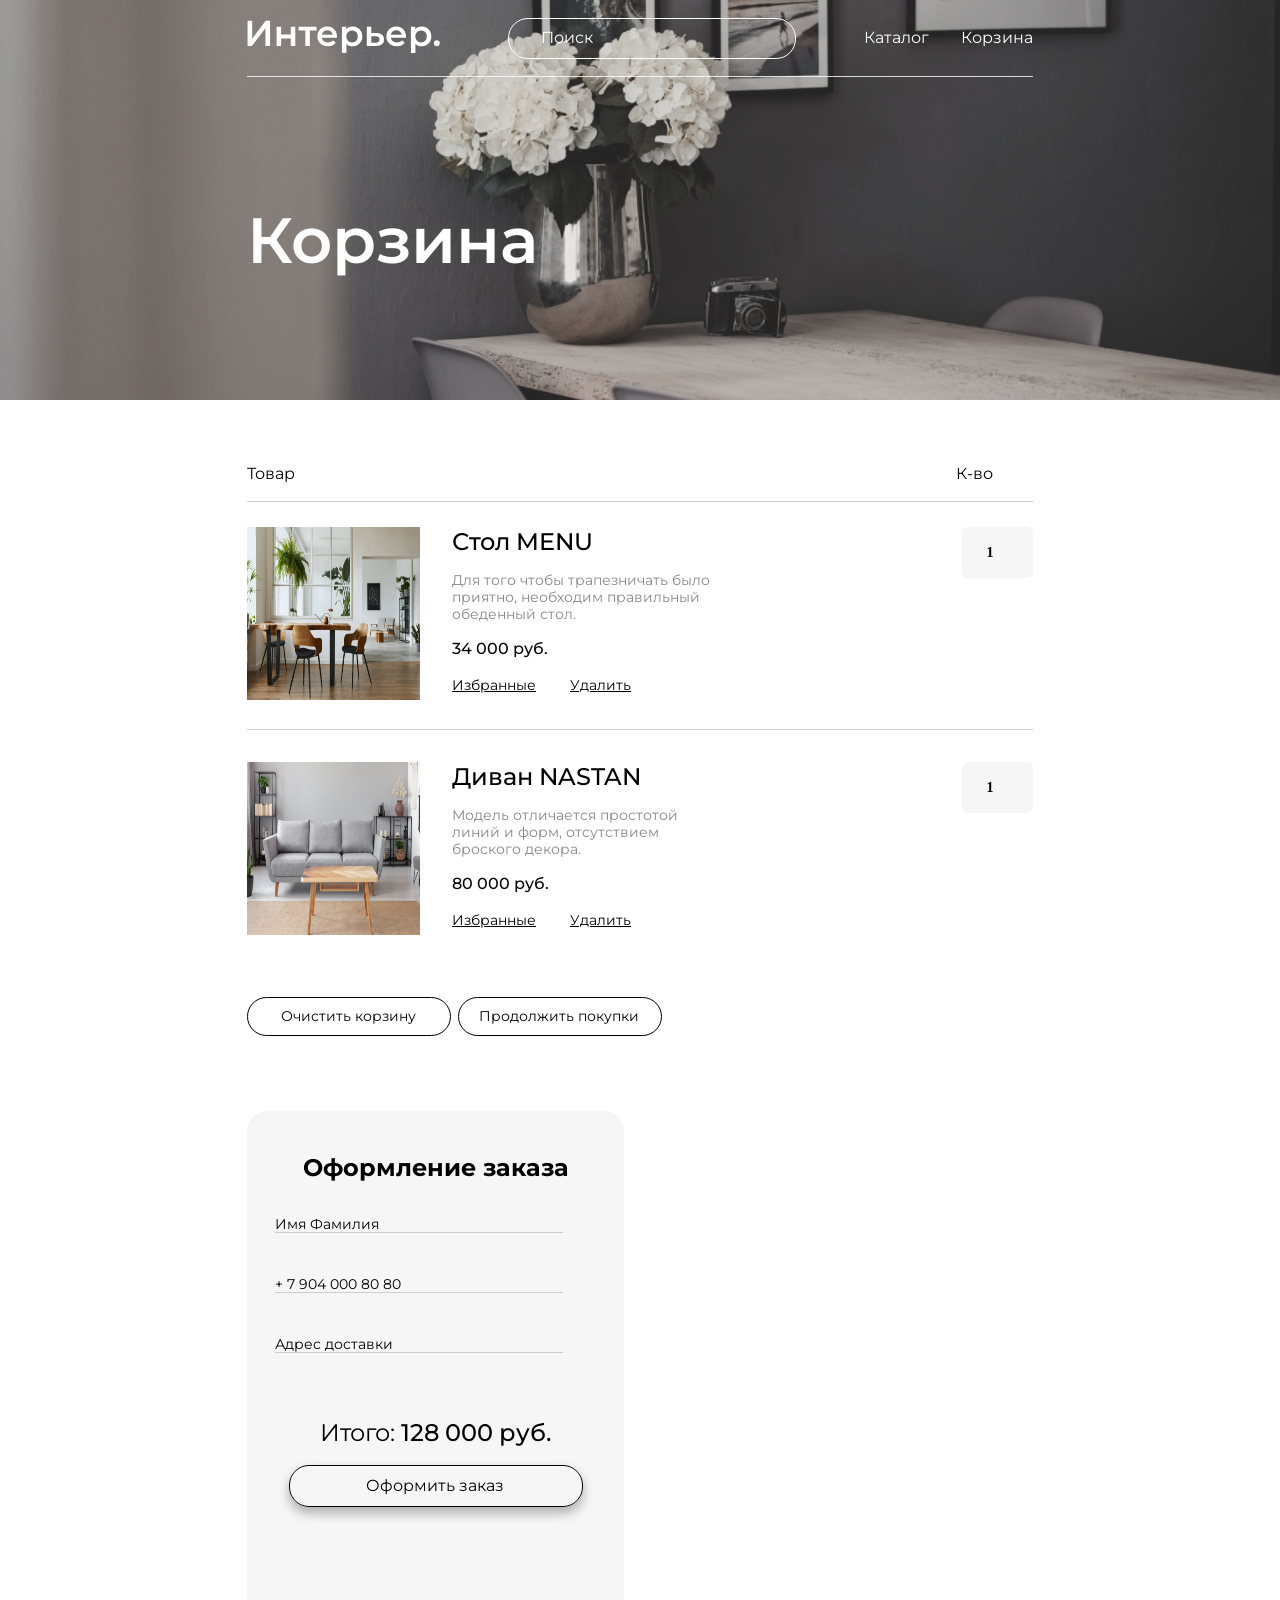
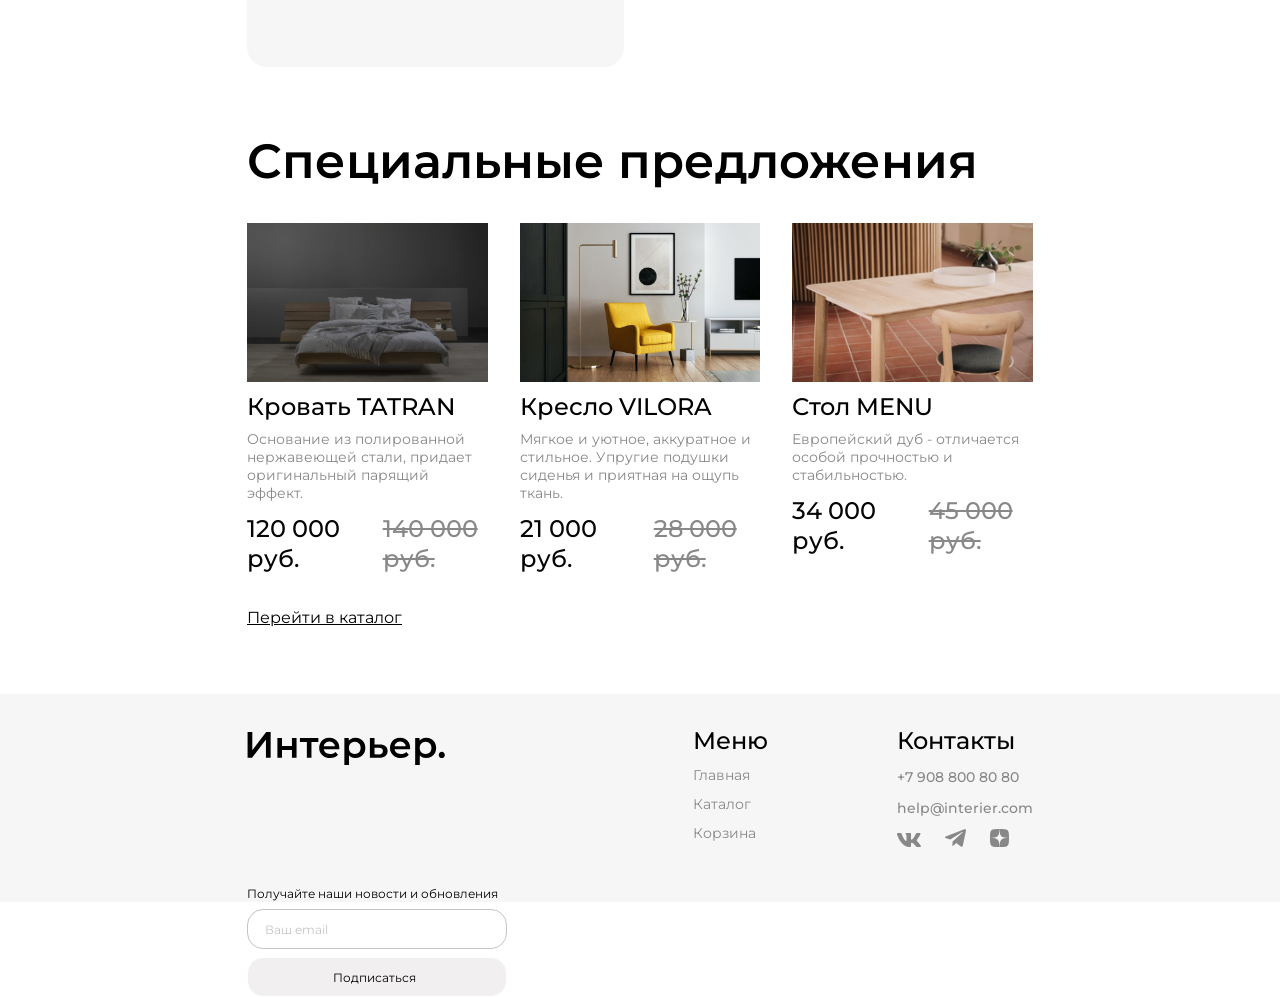
==== commit 0e4fed4c: "Update" ====
--- a/basket.html
+++ b/basket.html
@@ -121,8 +121,7 @@
         </div>
 </div>    
 </div>  
-
-         <form action="#" class="cart-form">
+        <form action="#" class="cart-form">
             <h3 class="cart-form__heading">Оформление заказа</h3>
             <div class="cart-form__input">
                 <input placeholder="Имя Фамилия" class="cart-form__name cart-form__name_placeholder" type="text" required>
@@ -133,11 +132,10 @@
             <p class="cart-form__price"><span class="cart-form__text">Итого:</span> 128 000 руб.</p>
             <button class="cart-form__btn cart-form__btn_act">Оформить заказ</button>
             </div>
-        </form>
-        
-    </div>
-       
-        
+        </form> 
+        
+    </div>
+
 <section class="product center">
     <h2 class="product__offer">Специальные предложения</h2>
 <div class="product__content">
--- a/Style.css
+++ b/Style.css
@@ -102,6 +102,7 @@
 
 .menu__marker {
   list-style-type: none;
+  position: relative;
 }
 
 .menu__link {
@@ -675,7 +676,8 @@
   gap: 44px;
   margin-top: 35px;
   margin-left: 28px;
-  width: 288px;
+  margin-right: 28px;
+  max-width: 288px;
 }
 .cart-form__name {
   outline: none;
@@ -794,7 +796,7 @@
 .cart__info {
   display: flex;
   flex-direction: column;
-  width: 276px;
+  max-width: 276px;
   gap: 16px;
 }
 .cart__title {
@@ -883,6 +885,8 @@
   padding-top: 62px;
 }
 .cart-btn__form {
+  display: flex;
+  gap: 7px;
   font-size: 16px;
 }
 .cart-btn__cart {
@@ -896,7 +900,6 @@
   border-radius: 50px;
   padding: 10px 34px 10px 33px;
   background-color: transparent;
-  margin-right: 7px;
   transition: 0.3s;
 }
 .cart-btn__cart_hover:hover {
@@ -1253,6 +1256,21 @@
   transform: scale(0.95);
 }
 
+@media (min-width: 1025px) and (max-width: 1438px) {
+  .center {
+    padding-left: calc(50% - 393px);
+    padding-right: calc(50% - 393px);
+  }
+  .product__content {
+    flex-wrap: nowrap;
+  }
+  .cart {
+    grid-template-columns: repeat(8, 1fr);
+  }
+  .cart-form {
+    margin-top: 43px;
+  }
+}
 @media (max-width: 1024px) {
   .center {
     padding-left: calc(50% - 393px);
@@ -1398,12 +1416,10 @@
     line-height: 15px;
   }
   .cart-form {
-    width: 343px;
     margin-top: 16px;
   }
   .cart-btn__form {
     display: flex;
-    flex-wrap: wrap;
     gap: 14px;
   }
   .cart__title {
@@ -1422,7 +1438,7 @@
     margin-bottom: 15px;
   }
   .cart__left {
-    width: 253px;
+    max-width: 253px;
   }
   .cart__info {
     gap: 0;
@@ -1514,6 +1530,9 @@
     font-size: 24px;
     line-height: 29px;
   }
+  .product-card {
+    width: 100%;
+  }
   .product__content {
     gap: 32px;
   }
@@ -1555,15 +1574,20 @@
     left: 0;
   }
 }
-@media (max-width: 339px) {
+@media (max-width: 374px) {
   .footer__info {
     gap: 0;
   }
-}
-.menu__marker {
-  position: relative;
-}
-
+  .cart-btn__cart {
+    padding: 10px 8px 10px 6px;
+  }
+  .cart-btn__form {
+    gap: 9px;
+  }
+  .cart-form__btn {
+    padding: 10px 50px 10px 52px;
+  }
+}
 .form-main {
   width: 573px;
   height: 480px;
